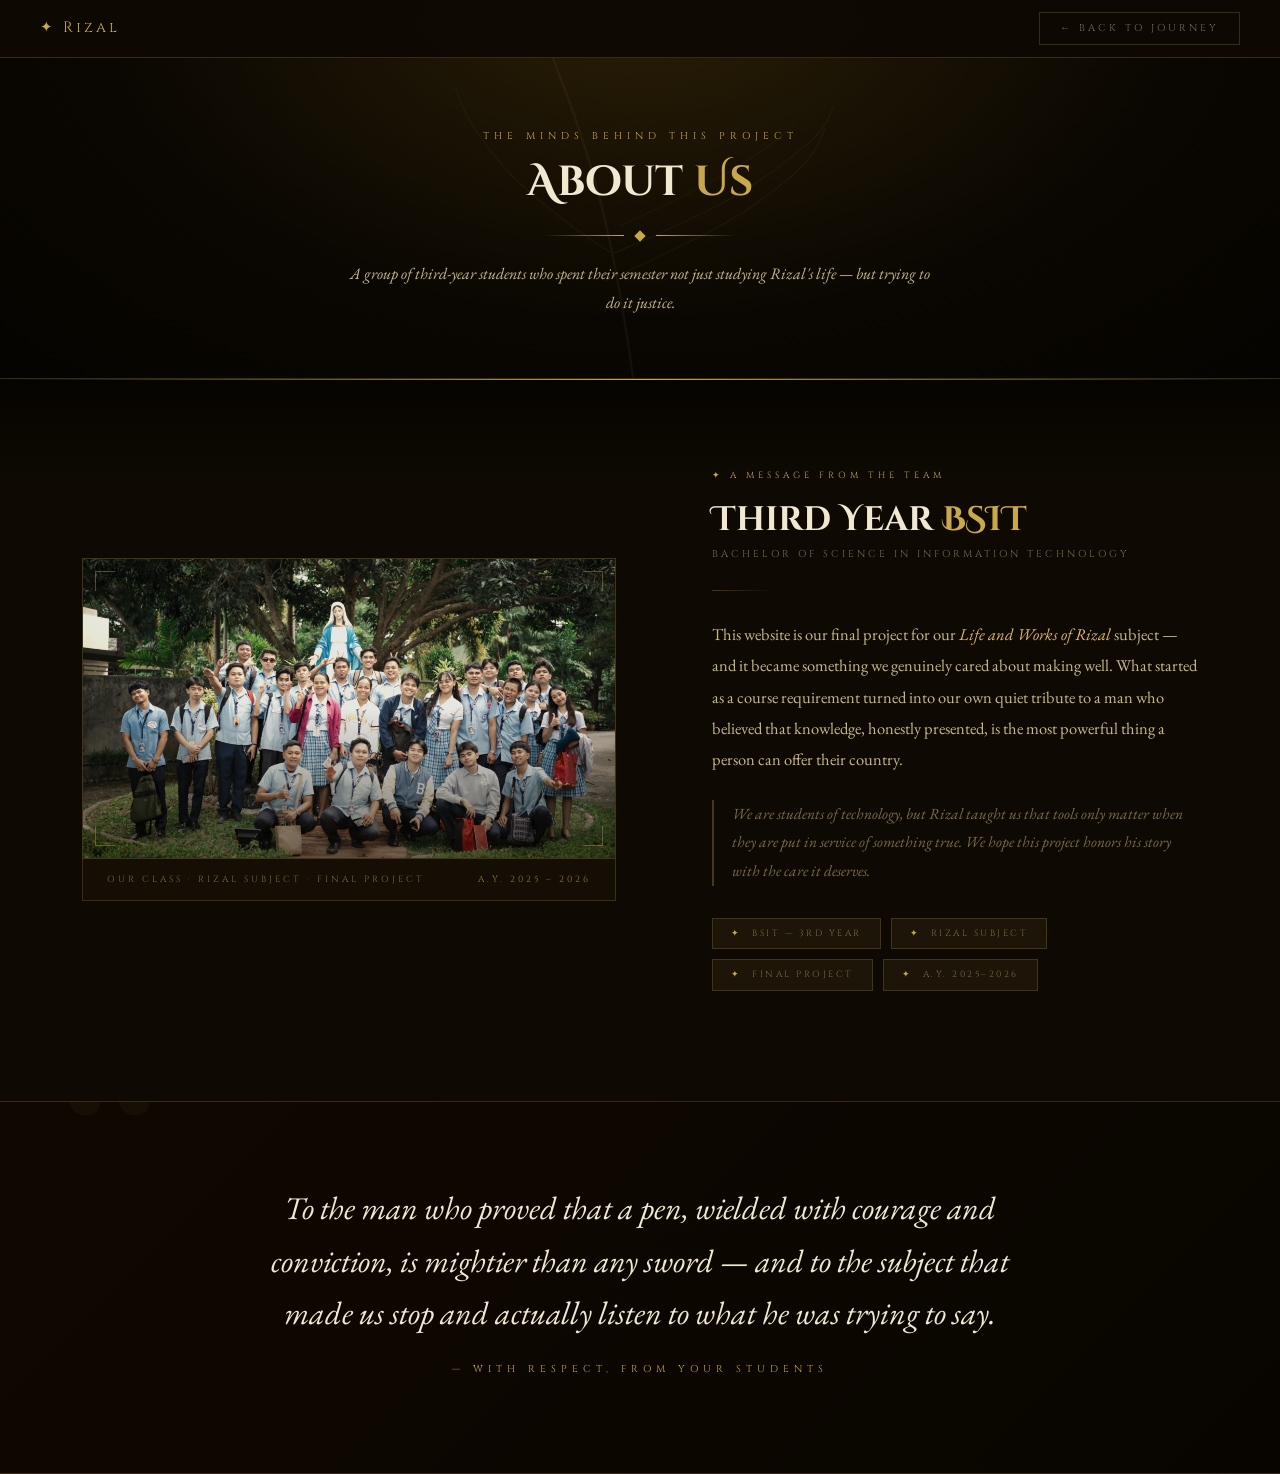
==== pages/about.html @ d58f2c36 "Add new assets, pages, scripts, and styles" ====
<!doctype html>
<html lang="en">
  <head>
    <meta charset="UTF-8" />
    <meta name="viewport" content="width=device-width, initial-scale=1.0" />
    <title>About — José Rizal Project</title>

    <link
      href="https://cdn.jsdelivr.net/npm/bootstrap@5.3.3/dist/css/bootstrap.min.css"
      rel="stylesheet" />

    <link
      href="https://fonts.googleapis.com/css2?family=Cinzel+Decorative:wght@400;700;900&family=Cinzel:wght@400;600;900&family=EB+Garamond:ital,wght@0,400;0,600;1,400;1,600&display=swap"
      rel="stylesheet" />

    <link rel="stylesheet" href="../style/about.css" />
  </head>
  <body>
    <nav id="mainNav">
      <a class="nav-brand" href="index.html">✦ Rizal</a>
      <a class="nav-back" href="journey.html">← Back to Journey</a>
    </nav>

    <div id="about-hero">
      <svg
        class="hero-feather"
        width="520"
        height="620"
        viewBox="0 0 520 620"
        xmlns="http://www.w3.org/2000/svg">
        <g
          fill="none"
          stroke="#c9a84c"
          stroke-linecap="round"
          stroke-linejoin="round">
          <path
            d="M260 580 Q250 480 230 380 Q210 280 170 180 Q150 120 120 60"
            stroke-width="2.5" />
          <path
            d="M260 580 L240 548 L260 560 L250 530"
            stroke-width="1.5"
            fill="#c9a84c"
            opacity="0.6" />
          <path
            d="M230 380 Q280 360 340 330 Q390 305 430 270 Q460 250 470 220"
            stroke-width="1.2" />
          <path
            d="M238 350 Q288 328 345 298 Q392 272 428 240"
            stroke-width="1" />
          <path
            d="M222 410 Q272 388 332 358 Q382 332 422 298 Q452 272 460 245"
            stroke-width="1.2" />
          <path
            d="M230 380 Q190 355 148 320 Q112 290 88 255 Q68 228 60 200"
            stroke-width="1.2" />
          <path
            d="M120 60 Q140 50 165 62 Q180 72 185 88 Q188 104 185 120 Q182 138 175 156"
            stroke-width="1.4" />
          <path
            d="M120 60 Q108 72 110 90 Q112 108 118 126 Q124 144 130 162"
            stroke-width="1.4" />
          <ellipse
            cx="261"
            cy="617"
            rx="3"
            ry="4"
            fill="#c9a84c"
            opacity="0.5"
            stroke="none" />
        </g>
      </svg>

      <div class="about-hero-inner">
        <span class="section-label">The Minds Behind This Project</span>
        <h1 class="section-title">About <span>Us</span></h1>
        <div class="section-ornament">
          <div class="section-ornament-line"></div>
          <div class="section-ornament-diamond"></div>
          <div class="section-ornament-line"></div>
        </div>
        <p class="section-intro">
          A group of third-year students who spent their semester not just
          studying Rizal's life — but trying to do it justice.
        </p>
      </div>
    </div>

    <section id="about-section">
      <div class="container">
        <div class="row align-items-center g-5">
          <div class="col-lg-6 fade-up">
            <div class="class-photo-wrap">
              <img src="../assets/us.jpg" alt="Our Class" />
              <div class="photo-corner tl"></div>
              <div class="photo-corner tr"></div>
              <div class="photo-corner bl"></div>
              <div class="photo-corner br"></div>
            </div>
            <div class="photo-caption">
              <span class="photo-caption-label"
                >Our Class · Rizal Subject · Final Project</span
              >
              <span class="photo-caption-year">A.Y. 2025 – 2026</span>
            </div>
          </div>

          <div class="col-lg-6 fade-up" style="transition-delay: 0.15s">
            <div class="about-message-wrap">
              <span class="about-tag">✦ A Message From the Team</span>

              <h2 class="about-title">Third Year <span>BSIT</span></h2>
              <div class="about-course">
                Bachelor of Science in Information Technology
              </div>

              <div class="about-divider"></div>

              <p class="about-message">
                This website is our final project for our
                <em>Life and Works of Rizal</em> subject — and it became
                something we genuinely cared about making well. What started as
                a course requirement turned into our own quiet tribute to a man
                who believed that knowledge, honestly presented, is the most
                powerful thing a person can offer their country.
              </p>

              <p class="about-message-second">
                We are students of technology, but Rizal taught us that tools
                only matter when they are put in service of something true. We
                hope this project honors his story with the care it deserves.
              </p>

              <div class="about-info-pills">
                <div class="about-pill"><span>✦</span> BSIT — 3rd Year</div>
                <div class="about-pill"><span>✦</span> Rizal Subject</div>
                <div class="about-pill"><span>✦</span> Final Project</div>
                <div class="about-pill"><span>✦</span> A.Y. 2025–2026</div>
              </div>
            </div>
          </div>
        </div>
      </div>
    </section>

    <div id="dedication-banner">
      <div class="container">
        <p class="dedication-text">
          To the man who proved that a pen, wielded with courage and conviction,
          is mightier than any sword — and to the subject that made us stop and
          actually listen to what he was trying to say.
        </p>
        <p class="dedication-attr">— With respect, from your students</p>
      </div>
    </div>

    <script src="https://cdn.jsdelivr.net/npm/bootstrap@5.3.3/dist/js/bootstrap.bundle.min.js"></script>
    <script src="../script/about.js"></script>
  </body>
</html>
---- style/about.css ----
/*
   José Rizal — About This Project
   about.css
   Linked by: about.html

   Contains all styles for the About page.
   Create a new file for other page styles.
*/

:root {
  --gold: #c9a84c;
  --gold2: #e2b96a;
  --gold3: #f0d080;
  --gold-dim: #7a4e1e;
  --bg: #0e0a03;
  --bg2: #140e04;
  --bg3: #1c1508;
  --text: #f0e8d0;
  --text2: #c8b888;
  --text3: #7a6a48;
  --border: rgba(201, 168, 76, 0.22);
  --border2: rgba(201, 168, 76, 0.45);
}

*,
*::before,
*::after {
  box-sizing: border-box;
  margin: 0;
  padding: 0;
}

html {
  scroll-behavior: smooth;
}

body {
  background: var(--bg);
  color: var(--text);
  font-family: "EB Garamond", Georgia, serif;
  overflow-x: hidden;
}

#mainNav {
  position: fixed;
  top: 0;
  left: 0;
  right: 0;
  z-index: 200;
  background: rgba(14, 10, 3, 0.97);
  backdrop-filter: blur(10px);
  border-bottom: 1px solid var(--border);
  padding: 16px 40px;
  display: flex;
  align-items: center;
  justify-content: space-between;
  height: 58px;
}

.nav-brand {
  font-family: "Cinzel", serif;
  font-size: 15px;
  letter-spacing: 3px;
  color: var(--gold);
  text-decoration: none;
  flex-shrink: 0;
}

.nav-back {
  font-family: "Cinzel", serif;
  font-size: 10px;
  letter-spacing: 3px;
  text-transform: uppercase;
  color: var(--text3);
  text-decoration: none;
  border: 1px solid var(--border);
  padding: 8px 20px;
  transition: all 0.3s;
  flex-shrink: 0;
  white-space: nowrap;
}

.nav-back:hover {
  color: var(--gold);
  border-color: var(--gold);
}

#about-hero {
  padding-top: 58px;
  position: relative;
  background: radial-gradient(
    ellipse at 50% 0%,
    #2a1e06 0%,
    #0a0702 60%,
    #060400 100%
  );
  text-align: center;
  overflow: hidden;
  min-height: 42vh;
  display: flex;
  align-items: center;
  justify-content: center;
}

.hero-feather {
  position: absolute;
  top: 50%;
  left: 50%;
  transform: translate(-50%, -50%);
  pointer-events: none;
  opacity: 0.06;
  width: 480px;
  height: auto;
}

.about-hero-inner {
  padding: 60px 20px 50px;
  position: relative;
  z-index: 2;
}

.section-label {
  font-family: "Cinzel", serif;
  font-size: 10px;
  letter-spacing: 5px;
  text-transform: uppercase;
  color: var(--gold);
  display: block;
  margin-bottom: 14px;
}

.section-title {
  font-family: "Cinzel Decorative", serif;
  font-size: clamp(26px, 4vw, 42px);
  font-weight: 700;
  color: var(--text);
  margin-bottom: 24px;
}

.section-title span {
  color: var(--gold);
}

.section-ornament {
  display: flex;
  align-items: center;
  justify-content: center;
  gap: 12px;
  margin-bottom: 20px;
}

.section-ornament-line {
  width: 80px;
  height: 1px;
  background: linear-gradient(to right, transparent, var(--gold));
}

.section-ornament-line:last-child {
  background: linear-gradient(to left, transparent, var(--gold));
}

.section-ornament-diamond {
  width: 8px;
  height: 8px;
  background: var(--gold);
  transform: rotate(45deg);
}

.section-intro {
  font-size: 16px;
  font-style: italic;
  color: var(--text2);
  max-width: 580px;
  margin: 0 auto;
  line-height: 1.8;
}

#about-section {
  background: linear-gradient(180deg, #060400 0%, #0e0a03 15%, #0e0a03 100%);
  padding: 90px 0 110px;
  border-top: 1px solid var(--border);
  position: relative;
}

#about-section::before {
  content: "";
  position: absolute;
  top: 0;
  left: 0;
  right: 0;
  height: 1px;
  background: linear-gradient(90deg, transparent, var(--gold), transparent);
}

.class-photo-wrap {
  width: 100%;
  aspect-ratio: 16 / 9;
  background: var(--bg3);
  border: 1px solid var(--border);
  position: relative;
  overflow: hidden;
  display: flex;
  align-items: center;
  justify-content: center;
  margin-bottom: 0;
}

.class-photo-wrap img {
  width: 100%;
  height: 100%;
  object-fit: cover;
  object-position: center;
  filter: sepia(30%) contrast(1.05) brightness(0.9);
  transition: filter 0.5s ease;
  display: block;
}

.class-photo-wrap:hover img {
  filter: sepia(10%) contrast(1.05) brightness(1);
}

.class-photo-wrap::after {
  content: "";
  position: absolute;
  inset: 0;
  background: linear-gradient(
    to bottom,
    transparent 50%,
    rgba(6, 4, 0, 0.55) 100%
  );
  pointer-events: none;
}

.class-photo-placeholder {
  width: 100%;
  height: 100%;
  display: flex;
  flex-direction: column;
  align-items: center;
  justify-content: center;
  gap: 16px;
  background: radial-gradient(
    ellipse at center,
    rgba(30, 20, 5, 0.9),
    rgba(6, 4, 0, 0.98)
  );
}

.class-photo-placeholder span:first-child {
  font-size: 4rem;
  opacity: 0.15;
  line-height: 1;
}

.class-photo-placeholder span:last-child {
  font-family: "Cinzel", serif;
  font-size: 9px;
  letter-spacing: 4px;
  text-transform: uppercase;
  color: rgba(201, 168, 76, 0.35);
}

.photo-corner {
  position: absolute;
  width: 20px;
  height: 20px;
  border-color: var(--gold);
  border-style: solid;
  opacity: 0.4;
  z-index: 2;
  transition: opacity 0.3s;
}
.class-photo-wrap:hover .photo-corner {
  opacity: 0.7;
}
.photo-corner.tl {
  top: 12px;
  left: 12px;
  border-width: 1px 0 0 1px;
}
.photo-corner.tr {
  top: 12px;
  right: 12px;
  border-width: 1px 1px 0 0;
}
.photo-corner.bl {
  bottom: 12px;
  left: 12px;
  border-width: 0 0 1px 1px;
}
.photo-corner.br {
  bottom: 12px;
  right: 12px;
  border-width: 0 1px 1px 0;
}

.photo-caption {
  background: var(--bg2);
  border: 1px solid var(--border);
  border-top: none;
  padding: 14px 24px;
  display: flex;
  align-items: center;
  justify-content: space-between;
  flex-wrap: wrap;
  gap: 8px;
}

.photo-caption-label {
  font-family: "Cinzel", serif;
  font-size: 9px;
  letter-spacing: 3px;
  text-transform: uppercase;
  color: var(--text3);
}

.photo-caption-year {
  font-family: "Cinzel", serif;
  font-size: 9px;
  letter-spacing: 3px;
  color: var(--gold);
  opacity: 0.7;
}

.about-message-wrap {
  height: 100%;
  display: flex;
  flex-direction: column;
  justify-content: center;
  padding-left: 48px;
}

.about-tag {
  font-family: "Cinzel", serif;
  font-size: 9px;
  letter-spacing: 4px;
  text-transform: uppercase;
  color: var(--gold);
  display: block;
  margin-bottom: 16px;
}

.about-title {
  font-family: "Cinzel Decorative", serif;
  font-size: clamp(22px, 3vw, 34px);
  font-weight: 700;
  color: var(--text);
  line-height: 1.25;
  margin-bottom: 6px;
}

.about-title span {
  color: var(--gold);
}

.about-course {
  font-family: "Cinzel", serif;
  font-size: 10px;
  letter-spacing: 3px;
  text-transform: uppercase;
  color: var(--text3);
  margin-bottom: 28px;
}

.about-divider {
  width: 60px;
  height: 1px;
  background: linear-gradient(to right, var(--gold-dim), transparent);
  margin-bottom: 28px;
  opacity: 0.6;
}

.about-message {
  font-size: 16.5px;
  line-height: 1.9;
  color: var(--text2);
  margin-bottom: 24px;
}

.about-message em {
  color: var(--gold2);
  font-style: italic;
}

.about-message-second {
  font-size: 15.5px;
  line-height: 1.85;
  color: var(--text3);
  font-style: italic;
  border-left: 2px solid rgba(201, 168, 76, 0.3);
  padding-left: 18px;
  margin-bottom: 32px;
}

.about-info-pills {
  display: flex;
  flex-wrap: wrap;
  gap: 10px;
}

.about-pill {
  background: var(--bg3);
  border: 1px solid var(--border);
  padding: 8px 18px;
  font-family: "Cinzel", serif;
  font-size: 9px;
  letter-spacing: 2.5px;
  text-transform: uppercase;
  color: var(--text3);
  transition:
    border-color 0.3s,
    color 0.3s;
}

.about-pill:hover {
  border-color: var(--border2);
  color: var(--gold2);
}

.about-pill span {
  color: var(--gold);
  margin-right: 6px;
}

#dedication-banner {
  background: linear-gradient(135deg, #100800, #080500);
  padding: 80px 0;
  position: relative;
  overflow: hidden;
  border-top: 1px solid var(--border);
  border-bottom: 1px solid var(--border);
}

#dedication-banner::before {
  content: "\201C";
  position: absolute;
  top: -60px;
  left: 4%;
  font-family: "Cinzel Decorative", serif;
  font-size: 22rem;
  color: rgba(201, 168, 76, 0.04);
  line-height: 1;
  pointer-events: none;
}

.dedication-text {
  font-family: "EB Garamond", serif;
  font-style: italic;
  font-size: clamp(1.2rem, 2.8vw, 2rem);
  line-height: 1.65;
  color: var(--text);
  text-align: center;
  max-width: 800px;
  margin: 0 auto;
  opacity: 0;
  transform: scale(0.97);
  transition:
    opacity 0.9s,
    transform 0.9s;
}

.dedication-text.visible {
  opacity: 1;
  transform: scale(1);
}

.dedication-attr {
  font-family: "Cinzel", serif;
  font-size: 10px;
  letter-spacing: 5px;
  color: var(--gold);
  text-align: center;
  margin-top: 22px;
  text-transform: uppercase;
  opacity: 0;
  transition: opacity 0.9s 0.3s;
}

.dedication-attr.visible {
  opacity: 1;
}

@keyframes fadeSlideUp {
  from {
    opacity: 0;
    transform: translateY(20px);
  }
  to {
    opacity: 1;
    transform: translateY(0);
  }
}

.fade-up {
  opacity: 0;
  transform: translateY(24px);
  transition:
    opacity 0.7s ease,
    transform 0.7s ease;
}

.fade-up.visible {
  opacity: 1;
  transform: translateY(0);
}

@media (max-width: 1100px) {
  #mainNav {
    padding: 0 20px;
  }
  .about-message-wrap {
    padding-left: 28px;
  }
}

@media (max-width: 768px) {
  #mainNav {
    padding: 0 16px;
    flex-wrap: nowrap;
    height: 52px;
    align-items: center;
    justify-content: space-between;
  }

  .nav-brand {
    padding: 0;
    flex-shrink: 0;
  }

  .nav-back {
    display: flex !important;
    font-size: 8px;
    letter-spacing: 2px;
    padding: 6px 12px;
    flex-shrink: 0;
    white-space: nowrap;
    align-items: center;
  }

  .about-message-wrap {
    padding-left: 0;
    padding-top: 36px;
  }

  .class-photo-wrap {
    aspect-ratio: 4 / 3;
  }
}

@media (max-width: 480px) {
  .hero-feather {
    width: 220px;
    opacity: 0.04;
  }
  .about-message {
    font-size: 15px;
  }
}
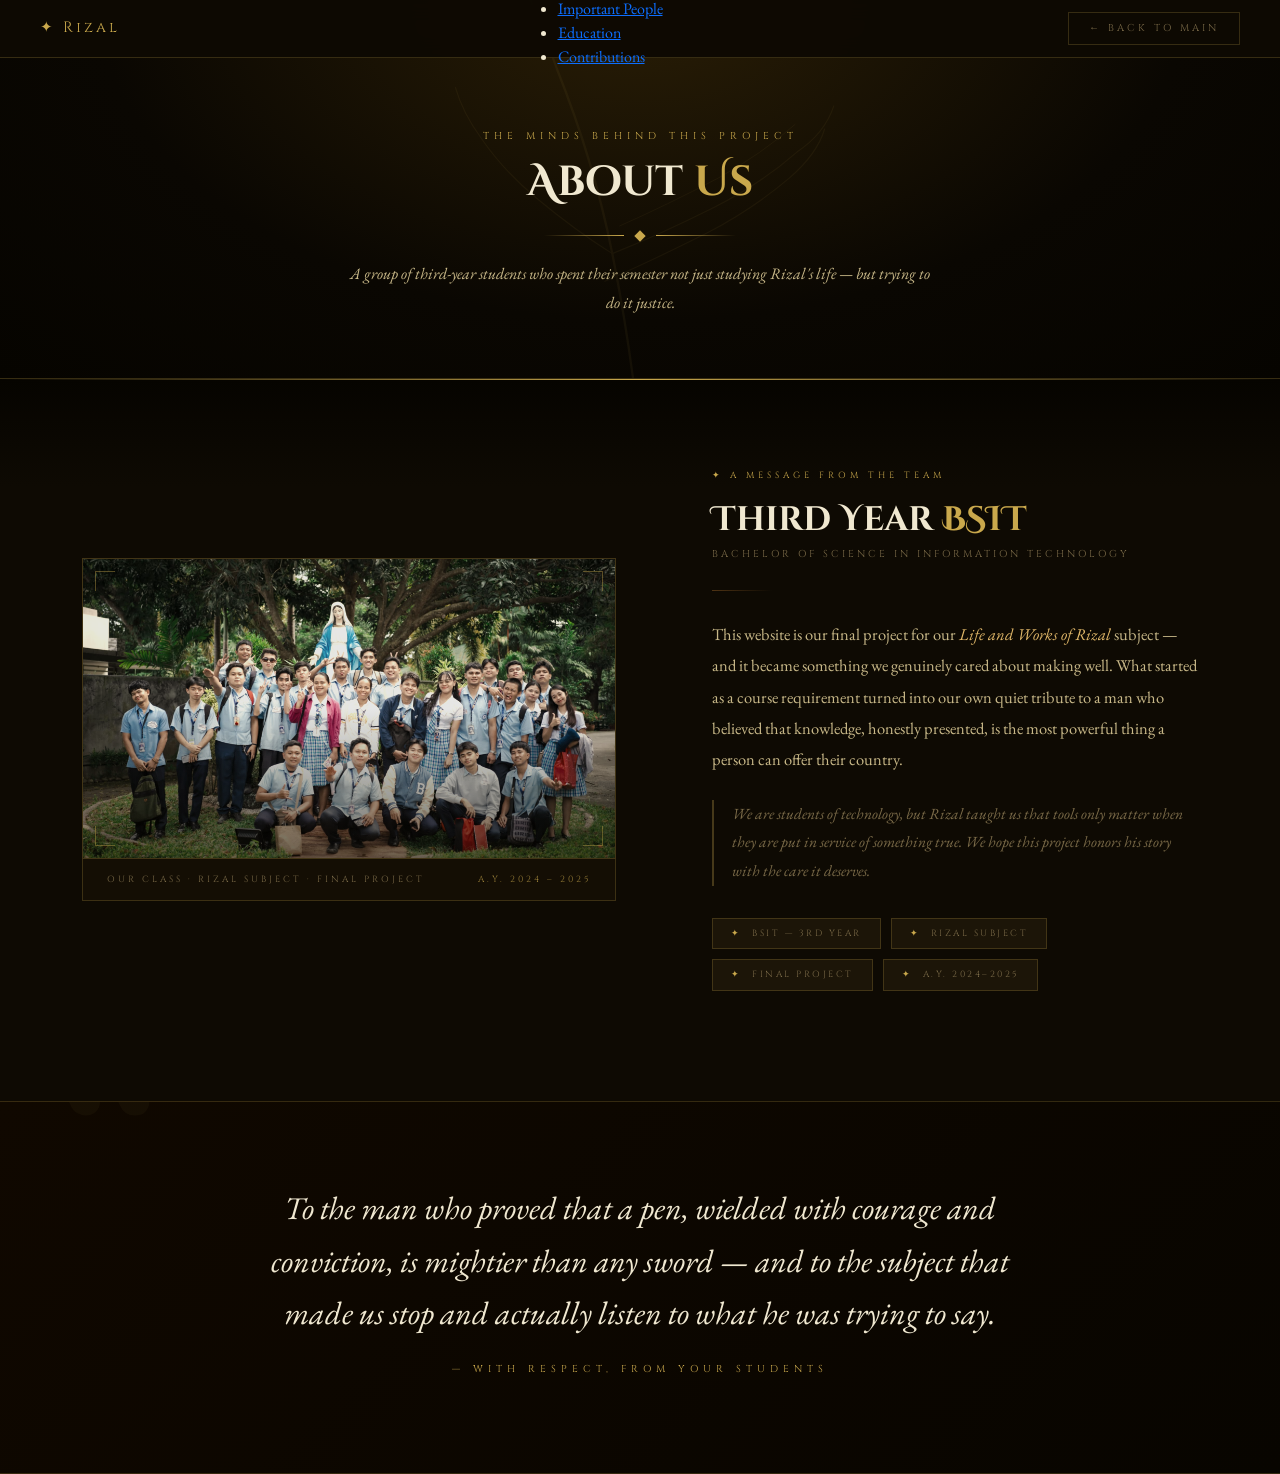
==== commit ccb23428: "Fixed" ====
--- a/pages/about.html
+++ b/pages/about.html
@@ -18,7 +18,16 @@
   <body>
     <nav id="mainNav">
       <a class="nav-brand" href="index.html">✦ Rizal</a>
-      <a class="nav-back" href="journey.html">← Back to Journey</a>
+      <div class="nav-right">
+        <ul class="nav-links">
+          <li><a href="journey.html">Journey &amp; Works</a></li>
+          <div class="nav-divider"></div>
+          <li><a href="people.html">Important People</a></li>
+          <li><a href="education.html">Education</a></li>
+          <li><a href="contributions.html">Contributions</a></li>
+        </ul>
+      </div>
+      <a class="nav-back" href="index.html">← Back to Main</a>
     </nav>
 
     <div id="about-hero">
@@ -100,7 +109,7 @@
               <span class="photo-caption-label"
                 >Our Class · Rizal Subject · Final Project</span
               >
-              <span class="photo-caption-year">A.Y. 2025 – 2026</span>
+              <span class="photo-caption-year">A.Y. 2024 – 2025</span>
             </div>
           </div>
 
@@ -134,7 +143,7 @@
                 <div class="about-pill"><span>✦</span> BSIT — 3rd Year</div>
                 <div class="about-pill"><span>✦</span> Rizal Subject</div>
                 <div class="about-pill"><span>✦</span> Final Project</div>
-                <div class="about-pill"><span>✦</span> A.Y. 2025–2026</div>
+                <div class="about-pill"><span>✦</span> A.Y. 2024–2025</div>
               </div>
             </div>
           </div>
@@ -155,5 +164,7 @@
 
     <script src="https://cdn.jsdelivr.net/npm/bootstrap@5.3.3/dist/js/bootstrap.bundle.min.js"></script>
     <script src="../script/about.js"></script>
+
+    <script src="../script/nav-highlight.js"></script>
   </body>
 </html>
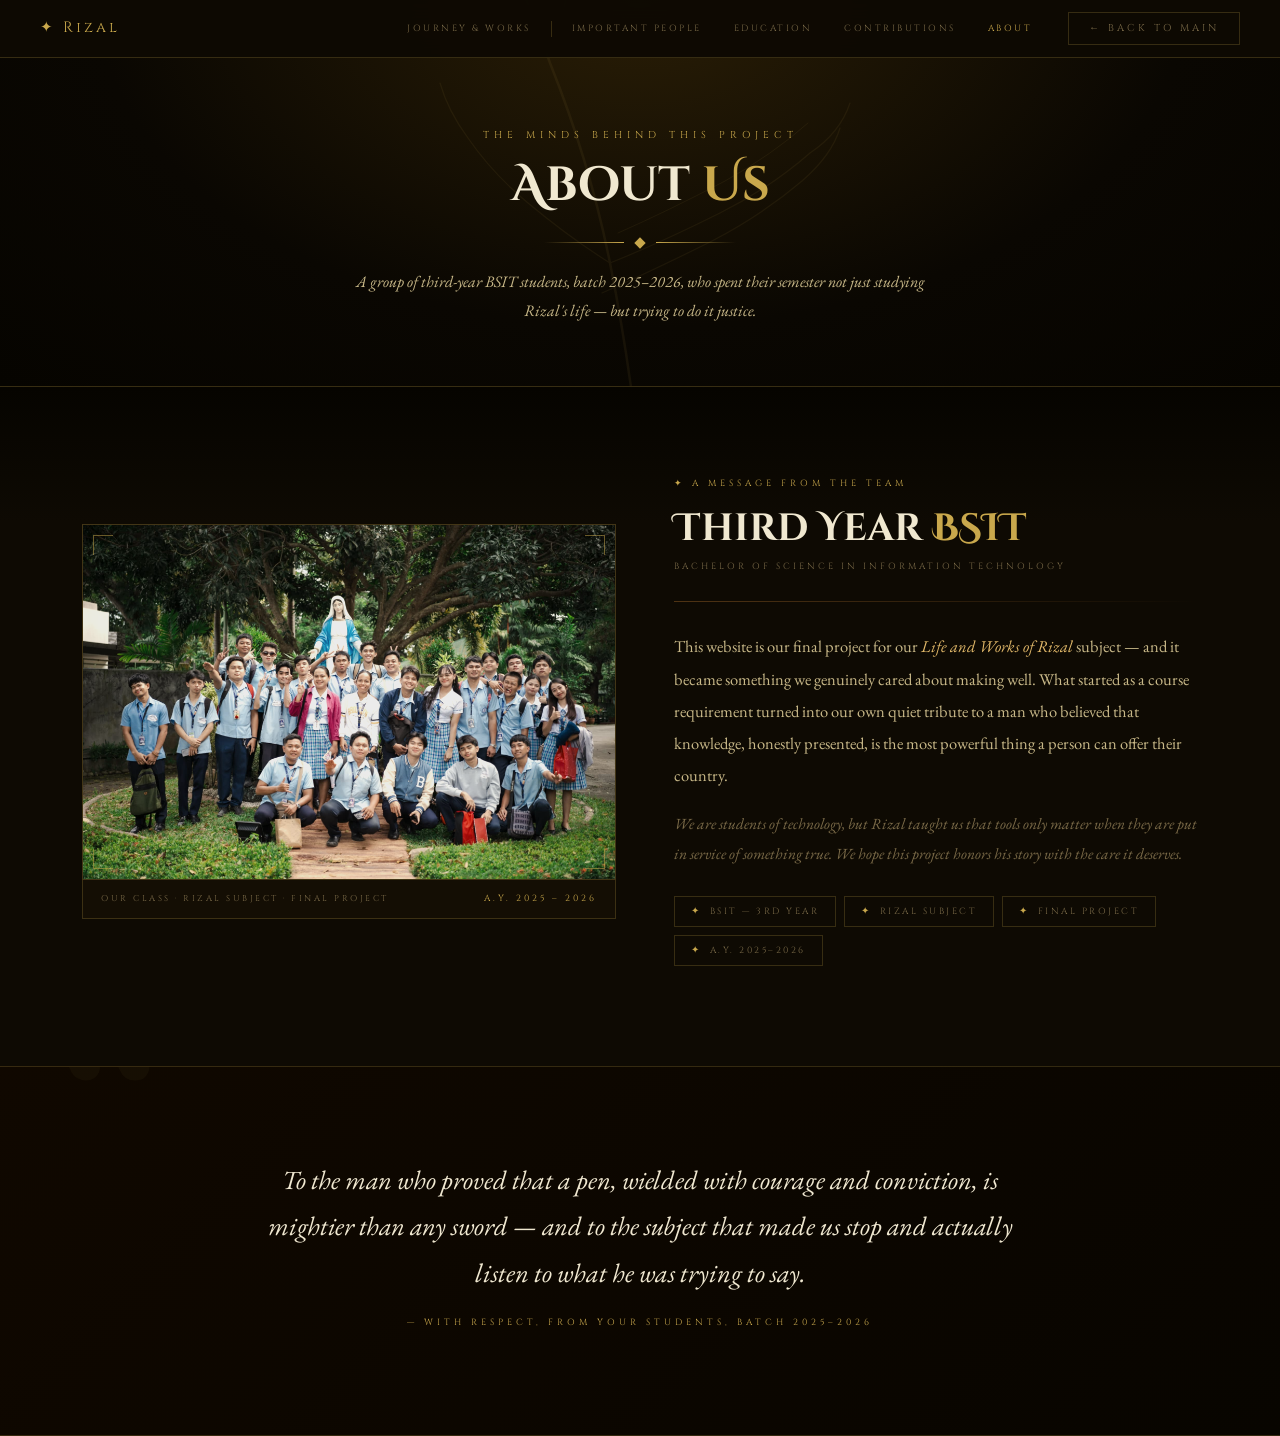
==== commit ac692d8d: "Final" ====
--- a/pages/about.html
+++ b/pages/about.html
@@ -18,16 +18,30 @@
   <body>
     <nav id="mainNav">
       <a class="nav-brand" href="index.html">✦ Rizal</a>
-      <div class="nav-right">
-        <ul class="nav-links">
-          <li><a href="journey.html">Journey &amp; Works</a></li>
-          <div class="nav-divider"></div>
-          <li><a href="people.html">Important People</a></li>
-          <li><a href="education.html">Education</a></li>
-          <li><a href="contributions.html">Contributions</a></li>
-        </ul>
+
+      <button
+        class="nav-toggler"
+        id="navToggler"
+        aria-label="Toggle navigation"
+        aria-expanded="false">
+        <span></span>
+        <span></span>
+        <span></span>
+      </button>
+
+      <div class="nav-collapse" id="navCollapse">
+        <div class="nav-right">
+          <ul class="nav-links">
+            <li><a href="journey.html">Journey &amp; Works</a></li>
+            <div class="nav-divider"></div>
+            <li><a href="people.html">Important People</a></li>
+            <li><a href="education.html">Education</a></li>
+            <li><a href="contributions.html">Contributions</a></li>
+            <li><a href="about.html">About</a></li>
+          </ul>
+        </div>
+        <a class="nav-back" href="index.html">← Back to Main</a>
       </div>
-      <a class="nav-back" href="index.html">← Back to Main</a>
     </nav>
 
     <div id="about-hero">
@@ -88,8 +102,8 @@
           <div class="section-ornament-line"></div>
         </div>
         <p class="section-intro">
-          A group of third-year students who spent their semester not just
-          studying Rizal's life — but trying to do it justice.
+          A group of third-year BSIT students, batch 2025–2026, who spent their
+          semester not just studying Rizal's life — but trying to do it justice.
         </p>
       </div>
     </div>
@@ -97,22 +111,26 @@
     <section id="about-section">
       <div class="container">
         <div class="row align-items-center g-5">
+          <!-- Group Photo -->
           <div class="col-lg-6 fade-up">
             <div class="class-photo-wrap">
-              <img src="../assets/us.jpg" alt="Our Class" />
+              <img
+                src="../assets/us.jpg"
+                alt="Our Class — BSIT 3rd Year Batch 2025–2026" />
               <div class="photo-corner tl"></div>
               <div class="photo-corner tr"></div>
               <div class="photo-corner bl"></div>
               <div class="photo-corner br"></div>
             </div>
             <div class="photo-caption">
-              <span class="photo-caption-label"
-                >Our Class · Rizal Subject · Final Project</span
-              >
-              <span class="photo-caption-year">A.Y. 2024 – 2025</span>
+              <span class="photo-caption-label">
+                Our Class · Rizal Subject · Final Project
+              </span>
+              <span class="photo-caption-year">A.Y. 2025 – 2026</span>
             </div>
           </div>
 
+          <!-- Team Message -->
           <div class="col-lg-6 fade-up" style="transition-delay: 0.15s">
             <div class="about-message-wrap">
               <span class="about-tag">✦ A Message From the Team</span>
@@ -143,7 +161,7 @@
                 <div class="about-pill"><span>✦</span> BSIT — 3rd Year</div>
                 <div class="about-pill"><span>✦</span> Rizal Subject</div>
                 <div class="about-pill"><span>✦</span> Final Project</div>
-                <div class="about-pill"><span>✦</span> A.Y. 2024–2025</div>
+                <div class="about-pill"><span>✦</span> A.Y. 2025–2026</div>
               </div>
             </div>
           </div>
@@ -158,13 +176,13 @@
           is mightier than any sword — and to the subject that made us stop and
           actually listen to what he was trying to say.
         </p>
-        <p class="dedication-attr">— With respect, from your students</p>
+        <p class="dedication-attr">
+          — With respect, from your students, Batch 2025–2026
+        </p>
       </div>
     </div>
 
     <script src="https://cdn.jsdelivr.net/npm/bootstrap@5.3.3/dist/js/bootstrap.bundle.min.js"></script>
     <script src="../script/about.js"></script>
-
-    <script src="../script/nav-highlight.js"></script>
   </body>
 </html>
--- a/style/about.css
+++ b/style/about.css
@@ -1,10 +1,6 @@
 /*
-   José Rizal — About This Project
-   about.css
-   Linked by: about.html
-
-   Contains all styles for the About page.
-   Create a new file for other page styles.
+   José Rizal — About
+   about.css  |  Linked by: about.html
 */
 
 :root {
@@ -32,6 +28,8 @@
 
 html {
   scroll-behavior: smooth;
+  overflow-x: hidden;
+  max-width: 100%;
 }
 
 body {
@@ -39,6 +37,7 @@
   color: var(--text);
   font-family: "EB Garamond", Georgia, serif;
   overflow-x: hidden;
+  width: 100%;
 }
 
 #mainNav {
@@ -50,11 +49,11 @@
   background: rgba(14, 10, 3, 0.97);
   backdrop-filter: blur(10px);
   border-bottom: 1px solid var(--border);
-  padding: 16px 40px;
-  display: flex;
-  align-items: center;
-  justify-content: space-between;
+  display: flex;
+  align-items: center;
+  padding: 0 40px;
   height: 58px;
+  overflow: visible; 
 }
 
 .nav-brand {
@@ -63,6 +62,126 @@
   letter-spacing: 3px;
   color: var(--gold);
   text-decoration: none;
+  flex-shrink: 0;
+}
+
+.nav-toggler {
+  display: none;
+  flex-direction: column;
+  justify-content: center;
+  gap: 5px;
+  width: 36px;
+  height: 36px;
+  background: transparent;
+  border: 1px solid var(--border);
+  padding: 6px 8px;
+  cursor: pointer;
+  margin-left: auto;
+  flex-shrink: 0;
+  transition: border-color 0.3s;
+}
+
+.nav-toggler:hover {
+  border-color: var(--gold);
+}
+
+.nav-toggler span {
+  display: block;
+  width: 100%;
+  height: 1px;
+  background: var(--gold);
+  transition:
+    transform 0.3s,
+    opacity 0.3s;
+  transform-origin: center;
+}
+
+.nav-toggler.open span:nth-child(1) {
+  transform: translateY(6px) rotate(45deg);
+}
+.nav-toggler.open span:nth-child(2) {
+  opacity: 0;
+}
+.nav-toggler.open span:nth-child(3) {
+  transform: translateY(-6px) rotate(-45deg);
+}
+
+.nav-collapse {
+  display: flex;
+  align-items: center;
+  height: 100%;
+  margin-left: auto;
+  flex: 1;
+  justify-content: flex-end;
+  overflow: hidden;
+}
+
+.nav-right {
+  display: flex;
+  align-items: center;
+  height: 100%;
+}
+
+.nav-links {
+  display: flex;
+  align-items: center;
+  height: 58px;
+  list-style: none;
+  margin: 0;
+  padding: 0;
+  flex-wrap: nowrap;
+}
+
+.nav-links li {
+  position: relative;
+  height: 100%;
+  display: flex;
+  align-items: center;
+}
+
+.nav-links a {
+  font-family: "Cinzel", serif;
+  font-size: 9px;
+  letter-spacing: 2.5px;
+  text-transform: uppercase;
+  color: var(--text3);
+  text-decoration: none;
+  padding: 0 16px;
+  height: 100%;
+  display: flex;
+  align-items: center;
+  transition: color 0.3s;
+  white-space: nowrap;
+}
+
+.nav-links a:hover,
+.nav-links a.active {
+  color: var(--gold);
+}
+
+.nav-links li::after {
+  content: "";
+  position: absolute;
+  bottom: 0;
+  left: 16px;
+  right: 16px;
+  height: 1px;
+  background: var(--gold);
+  transform: scaleX(0);
+  transition: transform 0.3s;
+  transform-origin: center;
+}
+
+.nav-links li:hover::after {
+  transform: scaleX(1);
+}
+
+.nav-divider {
+  width: 1px;
+  height: 16px;
+  background: var(--border);
+  margin: 0 4px;
+  align-self: center;
   flex-shrink: 0;
 }
 
@@ -76,13 +195,107 @@
   border: 1px solid var(--border);
   padding: 8px 20px;
   transition: all 0.3s;
+  margin-left: 20px;
+  white-space: nowrap;
   flex-shrink: 0;
-  white-space: nowrap;
 }
 
 .nav-back:hover {
   color: var(--gold);
   border-color: var(--gold);
+}
+
+@media (max-width: 1100px) {
+  #mainNav {
+    padding: 0 20px;
+  }
+  .nav-links a {
+    padding: 0 11px;
+    font-size: 8px;
+    letter-spacing: 1.5px;
+  }
+  .nav-back {
+    padding: 8px 14px;
+    font-size: 9px;
+    margin-left: 12px;
+    letter-spacing: 2px;
+  }
+}
+
+@media (max-width: 900px) {
+  #mainNav {
+    padding: 0 16px;
+    height: 58px;
+    flex-wrap: nowrap;
+    overflow: visible;
+  }
+
+  .nav-toggler {
+    display: flex;
+  }
+
+  .nav-collapse {
+    flex-direction: column;
+    align-items: stretch;
+    justify-content: flex-start;
+    position: absolute;
+    top: 58px;
+    left: 0;
+    right: 0;
+    background: rgba(14, 10, 3, 0.99);
+    border-bottom: 1px solid var(--border);
+    height: 0;
+    overflow: hidden;
+    transition: height 0.35s cubic-bezier(0.22, 1, 0.36, 1);
+    z-index: 199;
+    margin-left: 0;
+  }
+
+  .nav-right {
+    flex-direction: column;
+    align-items: stretch;
+    height: auto;
+    width: 100%;
+  }
+
+  .nav-links {
+    flex-direction: column;
+    align-items: stretch;
+    height: auto;
+    padding: 8px 0;
+    border-bottom: 1px solid var(--border);
+  }
+
+  .nav-links li {
+    height: auto;
+    width: 100%;
+    display: block;
+  }
+
+  .nav-links a {
+    padding: 12px 24px;
+    height: auto;
+    font-size: 9px;
+    letter-spacing: 2px;
+    display: block;
+  }
+
+  .nav-links li::after {
+    display: none;
+  }
+
+  .nav-divider {
+    display: none;
+  }
+
+  .nav-back {
+    margin: 10px 16px 14px;
+    padding: 10px 16px;
+    display: flex;
+    justify-content: center;
+    font-size: 9px;
+    letter-spacing: 2px;
+  }
 }
 
 #about-hero {
@@ -96,10 +309,7 @@
   );
   text-align: center;
   overflow: hidden;
-  min-height: 42vh;
-  display: flex;
-  align-items: center;
-  justify-content: center;
+  width: 100%;
 }
 
 .hero-feather {
@@ -108,13 +318,14 @@
   left: 50%;
   transform: translate(-50%, -50%);
   pointer-events: none;
-  opacity: 0.06;
-  width: 480px;
+  opacity: 0.07;
+  width: 520px;
+  max-width: 90vw;
   height: auto;
 }
 
 .about-hero-inner {
-  padding: 60px 20px 50px;
+  padding: 70px 20px 60px;
   position: relative;
   z-index: 2;
 }
@@ -131,10 +342,11 @@
 
 .section-title {
   font-family: "Cinzel Decorative", serif;
-  font-size: clamp(26px, 4vw, 42px);
+  font-size: clamp(26px, 4vw, 48px);
   font-weight: 700;
   color: var(--text);
   margin-bottom: 24px;
+  word-break: break-word;
 }
 
 .section-title span {
@@ -164,100 +376,47 @@
   height: 8px;
   background: var(--gold);
   transform: rotate(45deg);
+  flex-shrink: 0;
 }
 
 .section-intro {
   font-size: 16px;
   font-style: italic;
   color: var(--text2);
-  max-width: 580px;
+  max-width: 640px;
   margin: 0 auto;
-  line-height: 1.8;
+  line-height: 1.85;
+  padding: 0 16px;
 }
 
 #about-section {
-  background: linear-gradient(180deg, #060400 0%, #0e0a03 15%, #0e0a03 100%);
-  padding: 90px 0 110px;
+  background: linear-gradient(180deg, #060400 0%, #0e0a03 20%, #0e0a03 100%);
+  padding: 90px 0 100px;
   border-top: 1px solid var(--border);
+  overflow: hidden;
+  width: 100%;
+}
+
+.class-photo-wrap {
   position: relative;
-}
-
-#about-section::before {
-  content: "";
-  position: absolute;
-  top: 0;
-  left: 0;
-  right: 0;
-  height: 1px;
-  background: linear-gradient(90deg, transparent, var(--gold), transparent);
-}
-
-.class-photo-wrap {
   width: 100%;
-  aspect-ratio: 16 / 9;
+  border: 1px solid var(--border);
+  overflow: hidden;
   background: var(--bg3);
-  border: 1px solid var(--border);
-  position: relative;
-  overflow: hidden;
-  display: flex;
-  align-items: center;
-  justify-content: center;
-  margin-bottom: 0;
 }
 
 .class-photo-wrap img {
   width: 100%;
   height: 100%;
+  display: block;
   object-fit: cover;
   object-position: center;
-  filter: sepia(30%) contrast(1.05) brightness(0.9);
+  filter: sepia(20%) contrast(1.06) brightness(0.92);
   transition: filter 0.5s ease;
-  display: block;
-}
-
-.class-photo-wrap:hover img {
-  filter: sepia(10%) contrast(1.05) brightness(1);
-}
-
-.class-photo-wrap::after {
-  content: "";
-  position: absolute;
-  inset: 0;
-  background: linear-gradient(
-    to bottom,
-    transparent 50%,
-    rgba(6, 4, 0, 0.55) 100%
-  );
-  pointer-events: none;
-}
-
-.class-photo-placeholder {
-  width: 100%;
-  height: 100%;
-  display: flex;
-  flex-direction: column;
-  align-items: center;
-  justify-content: center;
-  gap: 16px;
-  background: radial-gradient(
-    ellipse at center,
-    rgba(30, 20, 5, 0.9),
-    rgba(6, 4, 0, 0.98)
-  );
-}
-
-.class-photo-placeholder span:first-child {
-  font-size: 4rem;
-  opacity: 0.15;
-  line-height: 1;
-}
-
-.class-photo-placeholder span:last-child {
-  font-family: "Cinzel", serif;
-  font-size: 9px;
-  letter-spacing: 4px;
-  text-transform: uppercase;
-  color: rgba(201, 168, 76, 0.35);
+}
+
+.class-photo-wrap img:hover {
+  filter: sepia(0%) contrast(1.08) brightness(1);
 }
 
 .photo-corner {
@@ -266,104 +425,99 @@
   height: 20px;
   border-color: var(--gold);
   border-style: solid;
-  opacity: 0.4;
+  opacity: 0.5;
   z-index: 2;
-  transition: opacity 0.3s;
-}
-.class-photo-wrap:hover .photo-corner {
-  opacity: 0.7;
+  pointer-events: none;
 }
 .photo-corner.tl {
-  top: 12px;
-  left: 12px;
+  top: 10px;
+  left: 10px;
   border-width: 1px 0 0 1px;
 }
 .photo-corner.tr {
-  top: 12px;
-  right: 12px;
+  top: 10px;
+  right: 10px;
   border-width: 1px 1px 0 0;
 }
 .photo-corner.bl {
-  bottom: 12px;
-  left: 12px;
+  bottom: 10px;
+  left: 10px;
   border-width: 0 0 1px 1px;
 }
 .photo-corner.br {
-  bottom: 12px;
-  right: 12px;
+  bottom: 10px;
+  right: 10px;
   border-width: 0 1px 1px 0;
 }
 
 .photo-caption {
-  background: var(--bg2);
+  display: flex;
+  align-items: center;
+  justify-content: space-between;
+  gap: 12px;
   border: 1px solid var(--border);
   border-top: none;
-  padding: 14px 24px;
-  display: flex;
-  align-items: center;
-  justify-content: space-between;
+  background: var(--bg2);
+  padding: 12px 18px;
   flex-wrap: wrap;
-  gap: 8px;
 }
 
 .photo-caption-label {
+  font-family: "Cinzel", serif;
+  font-size: 8.5px;
+  letter-spacing: 2.5px;
+  text-transform: uppercase;
+  color: var(--text3);
+}
+
+.photo-caption-year {
   font-family: "Cinzel", serif;
   font-size: 9px;
   letter-spacing: 3px;
   text-transform: uppercase;
-  color: var(--text3);
-}
-
-.photo-caption-year {
+  color: var(--gold);
+  flex-shrink: 0;
+}
+
+.about-message-wrap {
+  padding-left: 10px;
+}
+
+.about-tag {
+  font-family: "Cinzel", serif;
+  font-size: 9px;
+  letter-spacing: 4px;
+  text-transform: uppercase;
+  color: var(--gold);
+  display: block;
+  margin-bottom: 16px;
+}
+
+.about-title {
+  font-family: "Cinzel Decorative", serif;
+  font-size: clamp(24px, 3vw, 38px);
+  font-weight: 700;
+  color: var(--text);
+  line-height: 1.2;
+  margin-bottom: 8px;
+  word-break: break-word;
+}
+
+.about-title span {
+  color: var(--gold);
+}
+
+.about-course {
   font-family: "Cinzel", serif;
   font-size: 9px;
   letter-spacing: 3px;
-  color: var(--gold);
-  opacity: 0.7;
-}
-
-.about-message-wrap {
-  height: 100%;
-  display: flex;
-  flex-direction: column;
-  justify-content: center;
-  padding-left: 48px;
-}
-
-.about-tag {
-  font-family: "Cinzel", serif;
-  font-size: 9px;
-  letter-spacing: 4px;
-  text-transform: uppercase;
-  color: var(--gold);
-  display: block;
-  margin-bottom: 16px;
-}
-
-.about-title {
-  font-family: "Cinzel Decorative", serif;
-  font-size: clamp(22px, 3vw, 34px);
-  font-weight: 700;
-  color: var(--text);
-  line-height: 1.25;
-  margin-bottom: 6px;
-}
-
-.about-title span {
-  color: var(--gold);
-}
-
-.about-course {
-  font-family: "Cinzel", serif;
-  font-size: 10px;
-  letter-spacing: 3px;
   text-transform: uppercase;
   color: var(--text3);
   margin-bottom: 28px;
 }
 
 .about-divider {
-  width: 60px;
+  width: 100%;
   height: 1px;
   background: linear-gradient(to right, var(--gold-dim), transparent);
   margin-bottom: 28px;
@@ -372,9 +526,9 @@
 
 .about-message {
   font-size: 16.5px;
-  line-height: 1.9;
+  line-height: 1.95;
   color: var(--text2);
-  margin-bottom: 24px;
+  margin-bottom: 18px;
 }
 
 .about-message em {
@@ -384,51 +538,50 @@
 
 .about-message-second {
   font-size: 15.5px;
-  line-height: 1.85;
+  line-height: 1.9;
   color: var(--text3);
+  margin-bottom: 28px;
   font-style: italic;
-  border-left: 2px solid rgba(201, 168, 76, 0.3);
-  padding-left: 18px;
-  margin-bottom: 32px;
 }
 
 .about-info-pills {
   display: flex;
   flex-wrap: wrap;
-  gap: 10px;
+  gap: 8px;
 }
 
 .about-pill {
-  background: var(--bg3);
-  border: 1px solid var(--border);
-  padding: 8px 18px;
+  display: flex;
+  align-items: center;
+  gap: 8px;
   font-family: "Cinzel", serif;
   font-size: 9px;
   letter-spacing: 2.5px;
   text-transform: uppercase;
   color: var(--text3);
-  transition:
-    border-color 0.3s,
-    color 0.3s;
+  border: 1px solid var(--border);
+  padding: 7px 16px;
+  transition: all 0.3s;
+}
+
+.about-pill span {
+  color: var(--gold);
+  font-size: 10px;
 }
 
 .about-pill:hover {
+  color: var(--gold2);
   border-color: var(--border2);
-  color: var(--gold2);
-}
-
-.about-pill span {
-  color: var(--gold);
-  margin-right: 6px;
 }
 
 #dedication-banner {
   background: linear-gradient(135deg, #100800, #080500);
-  padding: 80px 0;
+  padding: 90px 0;
   position: relative;
   overflow: hidden;
   border-top: 1px solid var(--border);
   border-bottom: 1px solid var(--border);
+  width: 100%;
 }
 
 #dedication-banner::before {
@@ -446,12 +599,12 @@
 .dedication-text {
   font-family: "EB Garamond", serif;
   font-style: italic;
-  font-size: clamp(1.2rem, 2.8vw, 2rem);
-  line-height: 1.65;
+  font-size: clamp(1.1rem, 2.5vw, 1.65rem);
+  line-height: 1.75;
   color: var(--text);
   text-align: center;
   max-width: 800px;
-  margin: 0 auto;
+  margin: 0 auto 20px;
   opacity: 0;
   transform: scale(0.97);
   transition:
@@ -466,11 +619,10 @@
 
 .dedication-attr {
   font-family: "Cinzel", serif;
-  font-size: 10px;
-  letter-spacing: 5px;
+  font-size: 9px;
+  letter-spacing: 4px;
   color: var(--gold);
   text-align: center;
-  margin-top: 22px;
   text-transform: uppercase;
   opacity: 0;
   transition: opacity 0.9s 0.3s;
@@ -480,20 +632,9 @@
   opacity: 1;
 }
 
-@keyframes fadeSlideUp {
-  from {
-    opacity: 0;
-    transform: translateY(20px);
-  }
-  to {
-    opacity: 1;
-    transform: translateY(0);
-  }
-}
-
 .fade-up {
   opacity: 0;
-  transform: translateY(24px);
+  transform: translateY(30px);
   transition:
     opacity 0.7s ease,
     transform 0.7s ease;
@@ -504,46 +645,48 @@
   transform: translateY(0);
 }
 
-@media (max-width: 1100px) {
-  #mainNav {
-    padding: 0 20px;
-  }
-  .about-message-wrap {
-    padding-left: 28px;
-  }
-}
-
-@media (max-width: 768px) {
-  #mainNav {
-    padding: 0 16px;
-    flex-wrap: nowrap;
-    height: 52px;
-    align-items: center;
-    justify-content: space-between;
-  }
-
-  .nav-brand {
-    padding: 0;
-    flex-shrink: 0;
-  }
-
-  .nav-back {
-    display: flex !important;
-    font-size: 8px;
-    letter-spacing: 2px;
-    padding: 6px 12px;
-    flex-shrink: 0;
-    white-space: nowrap;
-    align-items: center;
-  }
-
+/* ══════════════════════════════
+   RESPONSIVE
+══════════════════════════════ */
+@media (max-width: 991px) {
   .about-message-wrap {
     padding-left: 0;
-    padding-top: 36px;
-  }
-
-  .class-photo-wrap {
-    aspect-ratio: 4 / 3;
+    padding-top: 10px;
+  }
+}
+
+@media (max-width: 768px) {
+  .hero-feather {
+    width: 300px;
+    opacity: 0.05;
+  }
+
+  #about-section {
+    padding: 60px 0 70px;
+  }
+
+  .photo-caption {
+    flex-direction: column;
+    align-items: flex-start;
+    gap: 4px;
+  }
+
+  .about-info-pills {
+    gap: 6px;
+  }
+
+  .about-pill {
+    font-size: 8px;
+    padding: 6px 12px;
+  }
+
+  #dedication-banner {
+    padding: 60px 0;
+  }
+
+  #dedication-banner::before {
+    font-size: 14rem;
+    top: -20px;
   }
 }
 
@@ -552,7 +695,21 @@
     width: 220px;
     opacity: 0.04;
   }
+
+  .section-intro {
+    font-size: 14px;
+  }
+
   .about-message {
     font-size: 15px;
   }
-}
+
+  .about-message-second {
+    font-size: 14px;
+  }
+
+  .about-pill {
+    font-size: 7.5px;
+    padding: 5px 10px;
+  }
+}
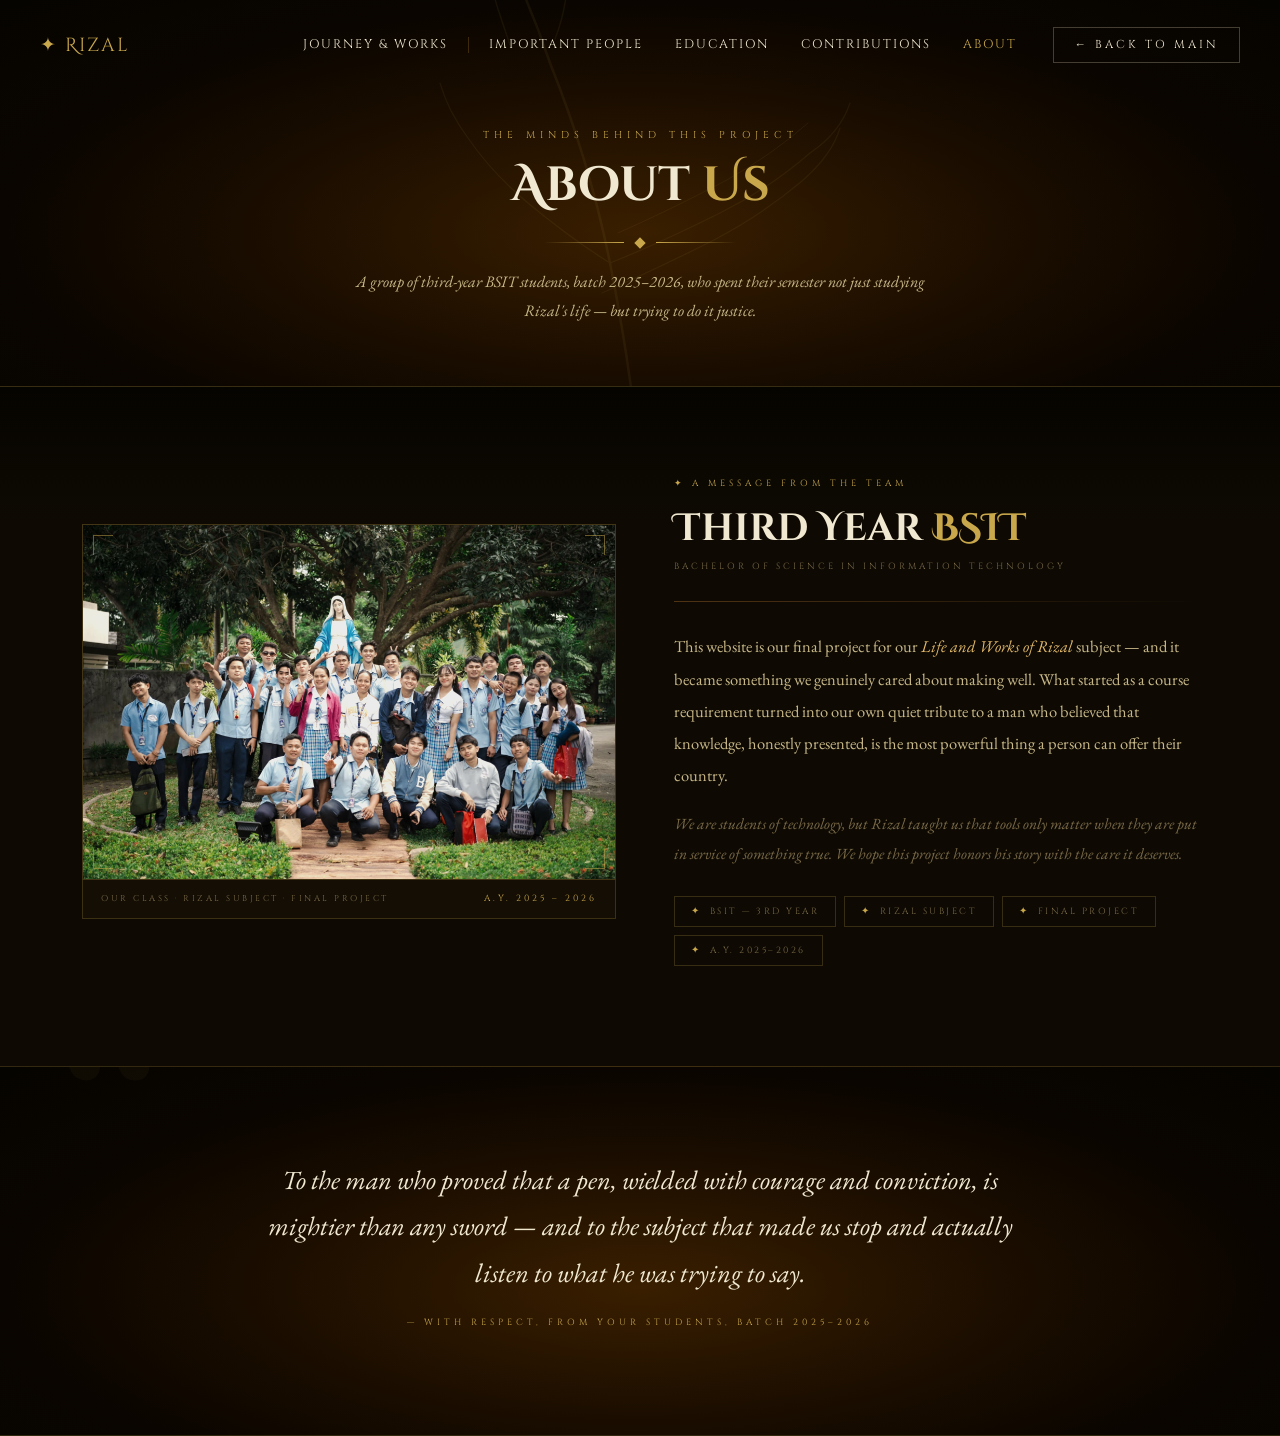
==== commit e37e1db6: "Enhance design" ====
--- a/pages/about.html
+++ b/pages/about.html
@@ -170,6 +170,7 @@
     </section>
 
     <div id="dedication-banner">
+      <canvas class="embers-canvas" id="globe-embers"></canvas>
       <div class="container">
         <p class="dedication-text">
           To the man who proved that a pen, wielded with courage and conviction,
--- a/style/about.css
+++ b/style/about.css
@@ -46,20 +46,30 @@
   left: 0;
   right: 0;
   z-index: 200;
-  background: rgba(14, 10, 3, 0.97);
-  backdrop-filter: blur(10px);
-  border-bottom: 1px solid var(--border);
   display: flex;
   align-items: center;
   padding: 0 40px;
-  height: 58px;
-  overflow: visible; 
+  height: 90px; /* increased from 58px */
+  background: transparent;
+  backdrop-filter: none;
+  border-bottom: none;
+  overflow: visible;
+  transition:
+    background 0.4s,
+    box-shadow 0.4s,
+    border-color 0.4s;
+}
+
+#mainNav.scrolled {
+  background: rgba(26, 15, 0, 0.97);
+  box-shadow: 0 2px 20px rgba(200, 144, 46, 0.15);
+  border-bottom: 1px solid rgba(200, 144, 46, 0.2);
 }
 
 .nav-brand {
-  font-family: "Cinzel", serif;
-  font-size: 15px;
-  letter-spacing: 3px;
+  font-family: "Cinzel Decorative", serif;
+  font-size: 1.2rem;
+  letter-spacing: 2px;
   color: var(--gold);
   text-decoration: none;
   flex-shrink: 0;
@@ -73,37 +83,39 @@
   width: 36px;
   height: 36px;
   background: transparent;
-  border: 1px solid var(--border);
+  border: 1px solid rgba(200, 144, 46, 0.4);
+  border-radius: 4px;
   padding: 6px 8px;
   cursor: pointer;
   margin-left: auto;
   flex-shrink: 0;
-  transition: border-color 0.3s;
-}
-
+  transition:
+    border-color 0.3s,
+    box-shadow 0.3s;
+}
 .nav-toggler:hover {
   border-color: var(--gold);
-}
-
+  box-shadow: 0 0 8px rgba(200, 144, 46, 0.2);
+}
 .nav-toggler span {
   display: block;
   width: 100%;
-  height: 1px;
+  height: 2px;
   background: var(--gold);
+  border-radius: 2px;
   transition:
     transform 0.3s,
     opacity 0.3s;
   transform-origin: center;
 }
-
 .nav-toggler.open span:nth-child(1) {
-  transform: translateY(6px) rotate(45deg);
+  transform: translateY(7px) rotate(45deg);
 }
 .nav-toggler.open span:nth-child(2) {
   opacity: 0;
 }
 .nav-toggler.open span:nth-child(3) {
-  transform: translateY(-6px) rotate(-45deg);
+  transform: translateY(-7px) rotate(-45deg);
 }
 
 .nav-collapse {
@@ -141,10 +153,10 @@
 
 .nav-links a {
   font-family: "Cinzel", serif;
-  font-size: 9px;
-  letter-spacing: 2.5px;
-  text-transform: uppercase;
-  color: var(--text3);
+  font-size: 0.78rem;
+  letter-spacing: 2px;
+  text-transform: uppercase;
+  color: var(--text);
   text-decoration: none;
   padding: 0 16px;
   height: 100%;
@@ -152,8 +164,8 @@
   align-items: center;
   transition: color 0.3s;
   white-space: nowrap;
-}
-
+  position: relative;
+}
 .nav-links a:hover,
 .nav-links a.active {
   color: var(--gold);
@@ -171,7 +183,6 @@
   transition: transform 0.3s;
   transform-origin: center;
 }
-
 .nav-links li:hover::after {
   transform: scaleX(1);
 }
@@ -179,7 +190,7 @@
 .nav-divider {
   width: 1px;
   height: 16px;
-  background: var(--border);
+  background: rgba(200, 144, 46, 0.25);
   margin: 0 4px;
   align-self: center;
   flex-shrink: 0;
@@ -187,19 +198,20 @@
 
 .nav-back {
   font-family: "Cinzel", serif;
-  font-size: 10px;
+  font-size: 0.72rem;
   letter-spacing: 3px;
   text-transform: uppercase;
-  color: var(--text3);
+  color: var(--text);
   text-decoration: none;
-  border: 1px solid var(--border);
+  border: 1px solid rgba(245, 230, 200, 0.25);
   padding: 8px 20px;
-  transition: all 0.3s;
+  transition:
+    border-color 0.3s,
+    color 0.3s;
   margin-left: 20px;
   white-space: nowrap;
   flex-shrink: 0;
 }
-
 .nav-back:hover {
   color: var(--gold);
   border-color: var(--gold);
@@ -211,12 +223,12 @@
   }
   .nav-links a {
     padding: 0 11px;
-    font-size: 8px;
+    font-size: 0.7rem;
     letter-spacing: 1.5px;
   }
   .nav-back {
     padding: 8px 14px;
-    font-size: 9px;
+    font-size: 0.68rem;
     margin-left: 12px;
     letter-spacing: 2px;
   }
@@ -225,9 +237,7 @@
 @media (max-width: 900px) {
   #mainNav {
     padding: 0 16px;
-    height: 58px;
     flex-wrap: nowrap;
-    overflow: visible;
   }
 
   .nav-toggler {
@@ -239,16 +249,17 @@
     align-items: stretch;
     justify-content: flex-start;
     position: absolute;
-    top: 58px;
+    top: 70px;
     left: 0;
     right: 0;
-    background: rgba(14, 10, 3, 0.99);
-    border-bottom: 1px solid var(--border);
+    background: rgba(26, 15, 0, 0.99);
+    border-bottom: 1px solid rgba(200, 144, 46, 0.2);
     height: 0;
     overflow: hidden;
     transition: height 0.35s cubic-bezier(0.22, 1, 0.36, 1);
     z-index: 199;
     margin-left: 0;
+    flex: unset;
   }
 
   .nav-right {
@@ -263,7 +274,7 @@
     align-items: stretch;
     height: auto;
     padding: 8px 0;
-    border-bottom: 1px solid var(--border);
+    border-bottom: 1px solid rgba(200, 144, 46, 0.15);
   }
 
   .nav-links li {
@@ -275,7 +286,7 @@
   .nav-links a {
     padding: 12px 24px;
     height: auto;
-    font-size: 9px;
+    font-size: 0.78rem;
     letter-spacing: 2px;
     display: block;
   }
@@ -293,7 +304,7 @@
     padding: 10px 16px;
     display: flex;
     justify-content: center;
-    font-size: 9px;
+    font-size: 0.72rem;
     letter-spacing: 2px;
   }
 }
@@ -302,9 +313,10 @@
   padding-top: 58px;
   position: relative;
   background: radial-gradient(
-    ellipse at 50% 0%,
-    #2a1e06 0%,
-    #0a0702 60%,
+    ellipse at 50% 60%,
+    #3a1f00 0%,
+    #1c0e00 40%,
+    #0a0500 70%,
     #060400 100%
   );
   text-align: center;
@@ -575,7 +587,13 @@
 }
 
 #dedication-banner {
-  background: linear-gradient(135deg, #100800, #080500);
+  background: radial-gradient(
+    ellipse at 50% 60%,
+    #3a1f00 0%,
+    #1c0e00 40%,
+    #0a0500 70%,
+    #060400 100%
+  );
   padding: 90px 0;
   position: relative;
   overflow: hidden;
@@ -713,3 +731,13 @@
     padding: 5px 10px;
   }
 }
+
+/* ── EMBERS ── */
+.embers-canvas {
+  position: absolute;
+  inset: 0;
+  width: 100%;
+  height: 100%;
+  pointer-events: none;
+  z-index: 1;
+}
